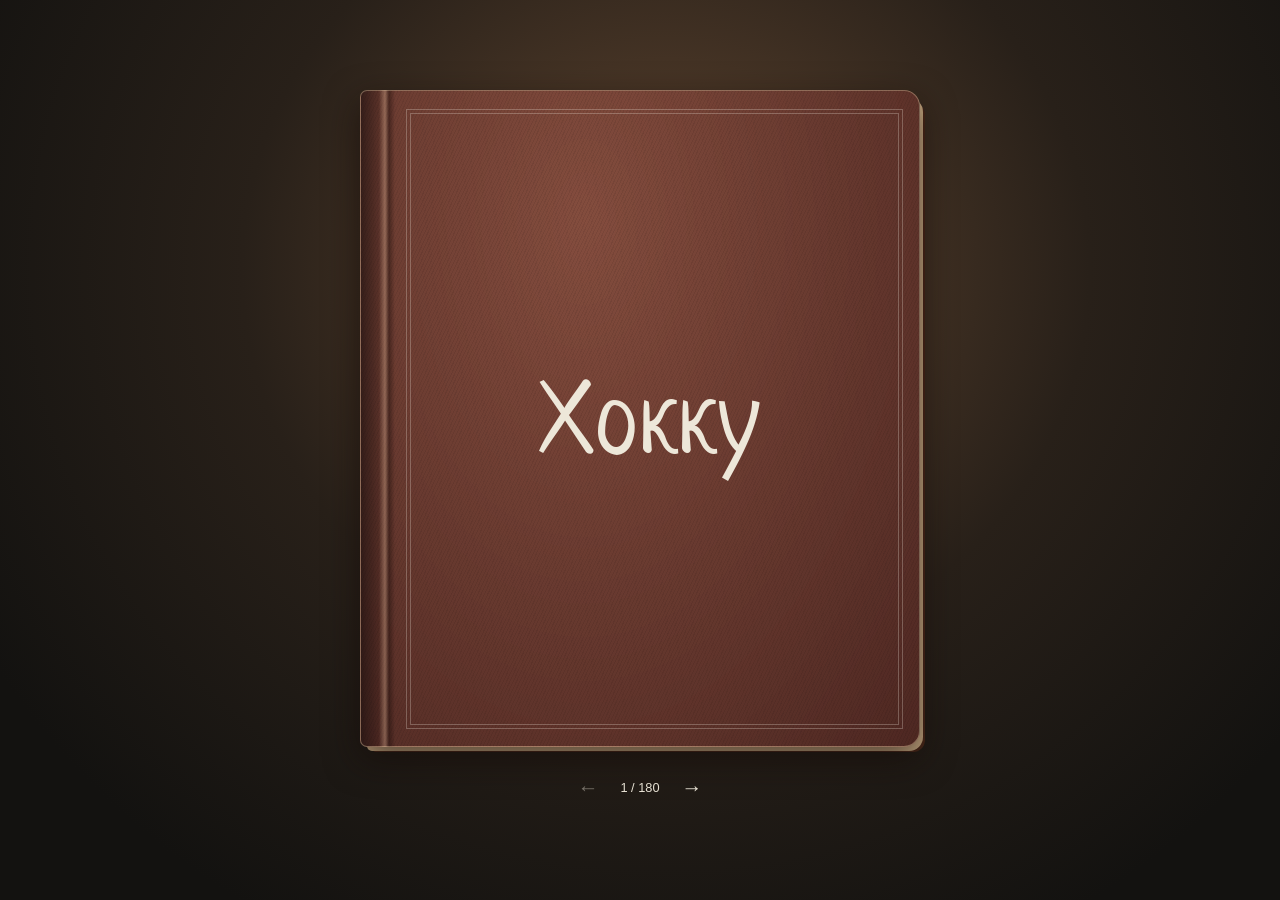
==== index.html @ 2b84081d "UI/UX fixes" ====
<!doctype html>
<html lang="ru">
<head>
  <meta charset="utf-8">
  <meta name="viewport" content="width=device-width, initial-scale=1">
  <title>Хокку</title>
  <link rel="stylesheet" href="book.css">
  <script defer src="catalog.js"></script>
  <script defer src="book.js"></script>
</head>
<body>
  <main class="reader">
    <div id="page" tabindex="-1">
      <section class="cover"><h1 hidden>Хокку</h1></section>
    </div>
    <div class="book-controls" hidden>
      <nav class="paging" aria-label="Листание">
        <button type="button" data-turn="prev" aria-label="Предыдущая страница" aria-keyshortcuts="ArrowLeft">←</button>
        <p role="status"></p>
        <button type="button" data-turn="next" aria-label="Следующая страница" aria-keyshortcuts="ArrowRight">→</button>
      </nav>
      <button type="button" class="book-start" data-turn="start" aria-keyshortcuts="ArrowUp">Оглавление <span aria-hidden="true">↑</span></button>
    </div>
    <noscript><p>Для листания книги «Хокку» включите JavaScript.</p></noscript>
  </main>

  <template id="spread-template">
    <article class="spread">
      <div class="text-page"><h1></h1></div>
      <div class="art-page"></div>
    </article>
  </template>
  <template id="placeholder-template">
    <div class="placeholder" hidden>
      <span class="seal" lang="ja" aria-hidden="true">俳</span>
      <p>Место для иллюстрации</p>
    </div>
  </template>
</body>
</html>
---- book.css ----
@font-face {
  font-family: Neucha;
  src: url('prototypes/fonts/neucha-latin-400-normal.woff2') format('woff2');
  font-display: swap;
}

@font-face {
  font-family: Neucha;
  src: url('prototypes/fonts/neucha-cyrillic-400-normal.woff2') format('woff2');
  font-display: swap;
  unicode-range: U+0400-045F, U+0490-0491, U+04B0-04B1, U+2116;
}

* {
  box-sizing: border-box;
}

:root {
  font-family: 'Instrument Sans', Arial, sans-serif;
  color-scheme: dark;
}

body {
  --book-height: clamp(410px, 73svh, 660px);
  display: grid;
  align-items: center;
  min-height: 100svh;
  margin: 0;
  padding: 1.5rem max(4vw, 1rem);
  background: radial-gradient(ellipse at 52% 30%, #614630 0%, #282019 45%, #131210 84%);
  color: #ede7d9;
}

button, a {
  font: inherit;
}

button {
  cursor: pointer;
}

button:disabled {
  cursor: default;
  opacity: .42;
}

a {
  color: inherit;
}

:focus-visible {
  outline: 2px solid currentColor;
  outline-offset: 4px;
}

h1, p, blockquote {
  margin: 0;
}

[hidden]:not(.book-controls, .placeholder) {
  display: none;
}

.reader {
  width: min(100%, 1140px);
  margin: auto;
}

.section-label {
  position: absolute;
  inset: 2rem auto auto clamp(1.5rem, 5vw, 5rem);
  color: #5d4835;
  font-size: .84rem;
  letter-spacing: .12em;
  text-transform: uppercase;
  font-weight: 400;
}

.verse {
  font-family: Neucha, 'Segoe Print', cursive;
  font-size: clamp(1.65rem, 3.2vw, 3rem);
  line-height: 1.36;
  overflow-x: auto;
}

.meta {
  margin-top: 1.25rem;
  font-size: .8rem;
  opacity: .82;
  white-space: pre-wrap;
  overflow-wrap: anywhere;
}

.placeholder {
  display: grid;
  place-content: center;
  justify-items: center;
  gap: .8rem;
  text-align: center;
  min-height: 235px;
  color: #75563e;
  border: 1px solid #a99478;
  outline: 1px solid #c4b298;
  outline-offset: 5px;
  background: radial-gradient(ellipse, #e8dcc7, #deceb1);
}

.seal {
  display: grid;
  place-content: center;
  width: 46px;
  aspect-ratio: 1;
  border: 1px solid currentColor;
  font: 1.7rem 'Yu Mincho', 'Noto Serif CJK JP', serif;
  color: #994f37;
  transform: rotate(-6deg);
}

.placeholder p {
  font-size: .73rem;
}

.placeholder[hidden] {
  visibility: hidden;
}

.paging {
  display: grid;
  grid-template-columns: 1fr auto 1fr;
  align-items: center;
  grid-column: 2;
  gap: .65rem;
}

.paging p {
  font-size: .8rem;
  font-variant-numeric: tabular-nums;
}

.cover {
  position: relative;
  isolation: isolate;
  overflow: hidden;
  display: grid;
  justify-items: center;
  align-content: center;
  text-align: center;
  width: min(100%, 560px);
  min-height: var(--book-height);
  margin: auto;
  padding: 3rem 2.6rem 3rem 3.8rem;
  border: 1px solid #eed4ae60;
  border-radius: 7px 16px 16px 7px;
  background-color: #713b32;
  background-image:
    linear-gradient(90deg, #130b0b99, #0e050531 18px, #e5c2a155 24px, #11060565 28px, transparent 34px),
    repeating-linear-gradient(115deg, #16090716 0 1px, transparent 1px 3px),
    radial-gradient(ellipse at 40% 20%, #ffc18b22, #17090865);
  box-shadow: 0 12px 34px #130a07aa, 5px 6px 0 -2px #c8aa83, 9px 9px 0 -4px #482719;
}

.cover::before, .cover::after {
  position: absolute;
  z-index: -1;
  content: '';
  border: 1px solid currentColor;
  opacity: .28;
  pointer-events: none;
}

.spread {
  display: grid;
  grid-template-columns: repeat(2, minmax(0, 1fr));
  min-height: var(--book-height);
  border-radius: 18px;
  overflow: hidden;
  background: #e8dcc7;
  color: #372c21;
  box-shadow: 0 18px 40px #110c09b0, 0 7px 0 -3px #9b7c58, 0 12px 0 -5px #70563e;
}

.text-page {
  display: grid;
  grid-template-columns: minmax(0, 1fr);
  align-content: center;
  padding: clamp(1.5rem, 5vw, 5rem);
  position: relative;
  background: linear-gradient(90deg, #d7c6aa 0, transparent 4%, transparent 94%, #b9a183 100%);
}

.verse-line {
  display: block;
  width: max-content;
  white-space: pre;
}

.art-page {
  padding: clamp(1.5rem, 4vw, 3.75rem);
  display: grid;
  background: linear-gradient(90deg, #b79f7d 0%, transparent 7%, transparent 96%, #d9c8aa 100%);
}

.art-page .illustration {
  display: block;
  width: 100%;
  height: 100%;
  min-height: 235px;
  object-fit: contain;
  contain: size;
}

.cover .illustration {
  position: absolute;
  z-index: -1;
  inset: 0;
  width: 100%;
  height: 100%;
  object-fit: cover;
  opacity: .68;
}

.cover::before {
  inset: 1.1rem 1rem 1.1rem 2.8rem;
}

.cover::after {
  inset: 1.35rem 1.25rem 1.35rem 3.05rem;
}

.cover h1 {
  font: 400 clamp(2.65rem, 8vw, 6.25rem)/1 Neucha, 'Segoe Print', cursive;
}

.spread-title {
  font-family: Neucha, 'Segoe Print', cursive;
  font-size: clamp(2.25rem, 5vw, 4.7rem);
  font-weight: 400;
}

.album-title-page {
  text-align: center;
}

.overview .art-page {
  display: block;
  padding: clamp(1.5rem, 5vw, 5rem);
  align-content: center;
}

.overview ul {
  margin: 0;
  padding: 0;
  list-style: none;
  border-top: 1px solid #a99478;
}

.overview li a {
  display: block;
  text-decoration: none;
  padding: .65rem .2rem;
  border-bottom: 1px solid #a99478;
  font-family: Neucha, 'Segoe Print', cursive;
  font-size: clamp(1.35rem, 2.6vw, 2rem);
}

.overview li a:hover,
.overview li a:focus {
  color: #994f37;
  text-decoration: underline;
}

.overview li a:focus {
  outline: none;
}

.book-controls {
  display: grid;
  grid-template-columns: minmax(0, 1fr) auto minmax(0, 1fr);
  align-items: center;
  margin-top: 1.15rem;
}

.book-controls[hidden] {
  visibility: hidden;
}

.paging button {
  min-width: 44px;
  min-height: 44px;
  padding: 0;
  border: 0;
  border-radius: 50%;
  background: transparent;
  color: inherit;
  font-size: 1.3rem;
}

.paging button:not(:disabled):hover {
  background: #ffffff15;
}

.book-start {
  justify-self: end;
  min-height: 44px;
  padding: .45rem .65rem;
  border: 0;
  background: transparent;
  color: inherit;
  font-size: .85rem;
  white-space: nowrap;
}

.book-start:hover {
  text-decoration: underline;
}

#page:focus {
  outline: none;
}

.verse:focus-visible {
  outline-offset: -2px;
}

@media (max-width: 700px) {
  .spread {
    grid-template-columns: 1fr;
  }

  .text-page {
    padding-top: 3.75rem;
    padding-bottom: 1.5rem;
    background: linear-gradient(0deg, #d7c6aa, transparent 15%);
  }

  .album-title-page {
    padding-block: 1.5rem;
  }

  .section-label {
    top: 1.5rem;
  }

  .art-page {
    padding: 1.25rem;
    background: linear-gradient(#c4ad8b, transparent 20%);
  }

  .placeholder, .art-page .illustration {
    min-height: 145px;
  }

  .overview .text-page {
    padding: 2rem 1.5rem;
  }

  .overview .art-page {
    padding: .75rem 1.5rem 1rem;
  }

  .overview li a {
    padding-block: .35rem;
  }
}

@media (max-width: 420px) {
  .paging {
    gap: .25rem;
  }

  .book-start {
    padding-inline: .2rem;
    font-size: .78rem;
  }
}

@media (max-width: 350px) {
  .book-start {
    grid-column: 1 / -1;
    justify-self: center;
  }
}
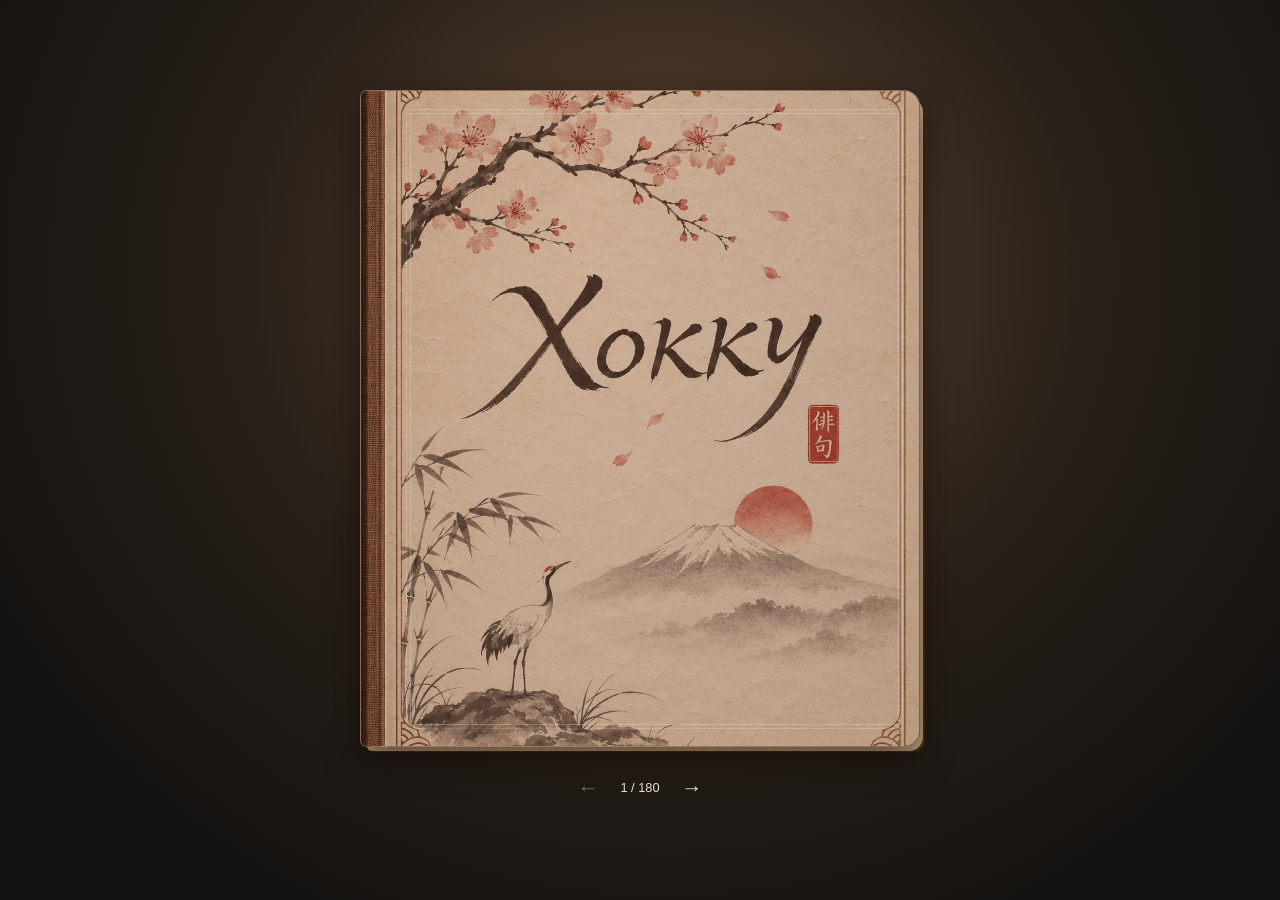
==== commit 83f33a09: "added images for hokku 1-5" ====
--- a/index.html
+++ b/index.html
@@ -4,6 +4,7 @@
   <meta charset="utf-8">
   <meta name="viewport" content="width=device-width, initial-scale=1">
   <title>Хокку</title>
+  <link rel="icon" type="image/png" sizes="64x64" href="favicon.png">
   <link rel="stylesheet" href="book.css">
   <script defer src="catalog.js"></script>
   <script defer src="book.js"></script>
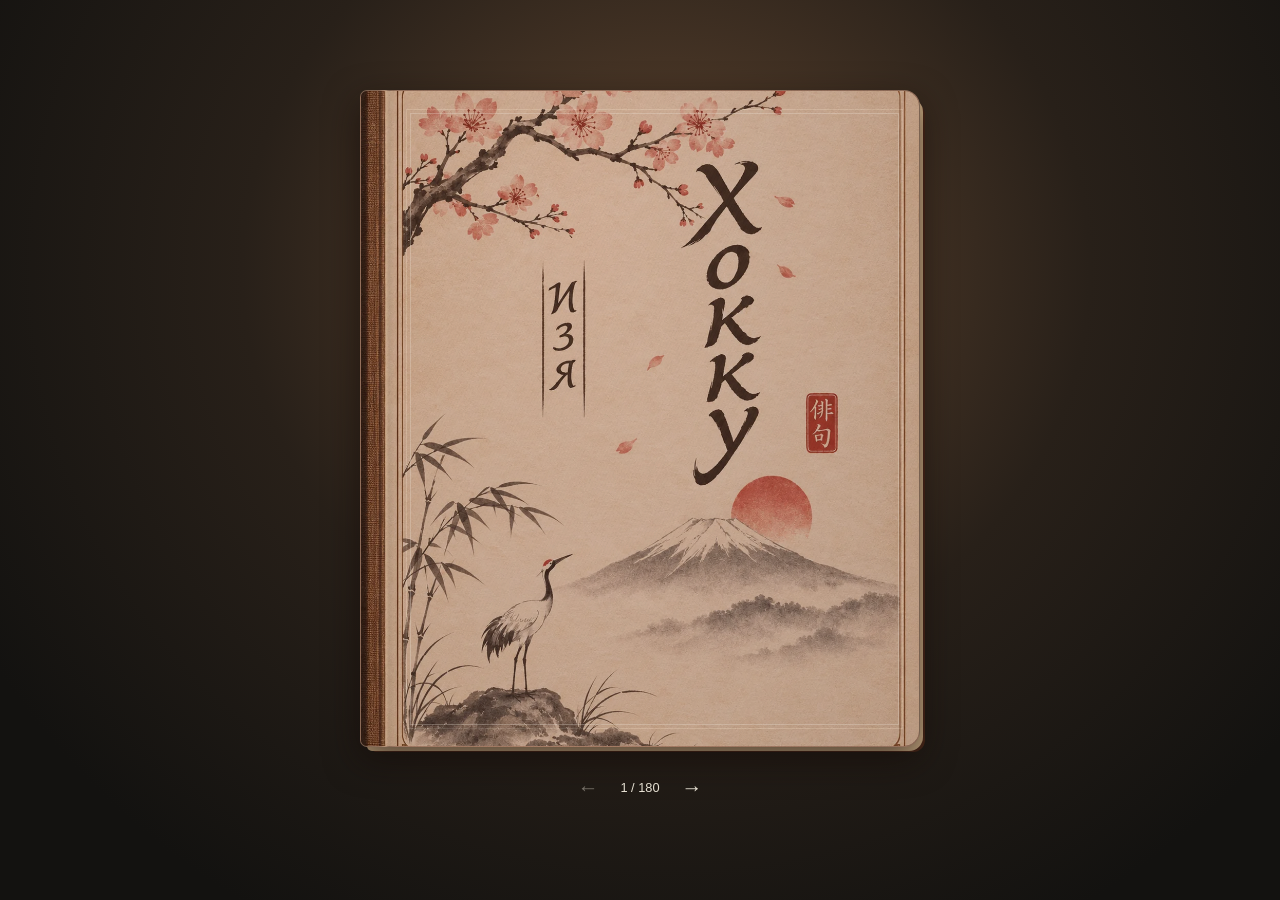
==== commit 8bb92e59: "open the table of contents when tapping the album title on mobile" ====
--- a/index.html
+++ b/index.html
@@ -11,6 +11,11 @@
 </head>
 <body>
   <main class="reader">
+    <header class="mobile-header" hidden>
+      <a class="mobile-brand" href="#cover">Хокку</a>
+      <h1 class="mobile-heading"><a></a></h1>
+      <button type="button" data-turn="start">Оглавление</button>
+    </header>
     <div id="page" tabindex="-1">
       <section class="cover"><h1 hidden>Хокку</h1></section>
     </div>
--- a/book.css
+++ b/book.css
@@ -263,8 +263,8 @@
   font-size: clamp(1.35rem, 2.6vw, 2rem);
 }
 
-.overview li a:hover,
-.overview li a:focus {
+.contents-pointer-active .overview li a:hover,
+#page:not(.contents-pointer-active) .overview li a:focus {
   color: #994f37;
   text-decoration: underline;
 }
@@ -322,61 +322,231 @@
   outline-offset: -2px;
 }
 
-@media (max-width: 700px) {
+.mobile-header, .contents-art {
+  display: none;
+}
+
+@media (max-width: 700px), (max-width: 1024px) and (max-height: 600px) and (orientation: landscape) and (pointer: coarse) {
+  #page {
+    --tap-to-turn: enabled;
+  }
+
+  body {
+    --book-height: clamp(300px, calc(100svh - 118px), 660px);
+    padding: .5rem max(3vw, .65rem);
+  }
+
+  .mobile-header {
+    display: grid;
+    grid-template-columns: minmax(0, 1fr) auto minmax(0, 1fr);
+    gap: .3rem;
+    align-items: center;
+    min-height: 48px;
+    padding-inline: .25rem;
+  }
+
+  .mobile-brand, .mobile-heading {
+    font: 400 1.35rem/1.1 Neucha, 'Segoe Print', cursive;
+  }
+
+  .mobile-brand {
+    display: flex;
+    align-items: center;
+    justify-self: start;
+    min-width: 44px;
+    min-height: 44px;
+    text-decoration: none;
+  }
+
+  .mobile-heading {
+    text-align: center;
+  }
+
+  .mobile-heading a[href] {
+    display: grid;
+    place-items: center;
+    min-height: 44px;
+    text-decoration: none;
+  }
+
+  .mobile-header button {
+    justify-self: end;
+    min-height: 44px;
+    padding-inline: .2rem;
+    border: 0;
+    background: transparent;
+    color: inherit;
+    font-size: .75rem;
+  }
+
   .spread {
-    grid-template-columns: 1fr;
-  }
-
-  .text-page {
-    padding-top: 3.75rem;
-    padding-bottom: 1.5rem;
-    background: linear-gradient(0deg, #d7c6aa, transparent 15%);
-  }
-
-  .album-title-page {
-    padding-block: 1.5rem;
-  }
-
-  .section-label {
-    top: 1.5rem;
-  }
-
-  .art-page {
-    padding: 1.25rem;
-    background: linear-gradient(#c4ad8b, transparent 20%);
-  }
-
-  .placeholder, .art-page .illustration {
-    min-height: 145px;
-  }
-
-  .overview .text-page {
-    padding: 2rem 1.5rem;
-  }
-
-  .overview .art-page {
-    padding: .75rem 1.5rem 1rem;
+    --postcard-background: #241b16;
+    --postcard-shade: linear-gradient(transparent 28%, #241b1666 52%, #241b16f5 85%, #241b16);
+    position: relative;
+    isolation: isolate;
+    grid-template-columns: minmax(0, 1fr);
+    align-items: end;
+    color: #f4ead7;
+    background: var(--postcard-background);
+  }
+
+  .spread::after {
+    position: absolute;
+    inset: 0;
+    z-index: -1;
+    background: var(--postcard-shade);
+    content: '';
+    pointer-events: none;
+  }
+
+  .spread:not(.overview) > .art-page, .contents-art {
+    position: absolute;
+    inset: 0;
+    z-index: -2;
+    display: grid;
+    padding: 0;
+    background: none;
+  }
+
+  .spread .illustration {
+    width: 100%;
+    height: 100%;
+    min-height: 0;
+    object-fit: cover;
+  }
+
+  .spread .placeholder {
+    min-height: 0;
+    align-content: start;
+    padding: 2rem 1rem;
+  }
+
+  .spread .text-page, .overview .art-page {
+    padding: 1.5rem clamp(1rem, 5vw, 2rem);
+    background: none;
+  }
+
+  .spread .section-label, .overview .text-page, .book-start {
+    display: none;
+  }
+
+  .album-title-page .spread-title {
+    font-size: clamp(1.65rem, 5vw, 3.25rem);
+  }
+
+  .verse {
+    font-size: clamp(1.55rem, 6vw, 2.25rem);
+    line-height: 1.22;
+  }
+
+  @media (orientation: portrait) {
+    .verse {
+      font-size: clamp(2rem, 8.5vw, 2.75rem);
+    }
+
+    .spread:has(.album-title-page) {
+      --postcard-shade: linear-gradient(transparent 18%, #241b1699 48%, #241b16b3 60%, #241b16);
+    }
+
+    .album-title-page {
+      align-self: center;
+    }
+
+    .album-title-page .spread-title {
+      font-size: clamp(2.5rem, 11vw, 3.75rem);
+      text-shadow: 0 2px 8px #241b16;
+    }
+  }
+
+  .meta {
+    margin-top: .65rem;
+  }
+
+  .overview {
+    --postcard-shade: linear-gradient(transparent 5%, #241b16dd 42%, #241b16);
+  }
+
+  .contents-art .illustration {
+    object-position: center 28%;
+  }
+
+  .overview ul, .overview li a {
+    border-color: #e6d3bb55;
   }
 
   .overview li a {
-    padding-block: .35rem;
-  }
-}
-
-@media (max-width: 420px) {
-  .paging {
-    gap: .25rem;
-  }
-
-  .book-start {
-    padding-inline: .2rem;
-    font-size: .78rem;
-  }
-}
-
-@media (max-width: 350px) {
-  .book-start {
-    grid-column: 1 / -1;
-    justify-self: center;
-  }
-}
+    display: flex;
+    align-items: center;
+    min-height: 44px;
+    padding-block: .25rem;
+    font-size: 1.35rem;
+  }
+
+  .contents-pointer-active .overview li a:hover,
+  #page:not(.contents-pointer-active) .overview li a:focus {
+    color: #ffe1ae;
+  }
+
+  .book-controls {
+    margin-top: .5rem;
+  }
+
+  @media (orientation: landscape) {
+    body {
+      --book-height: clamp(172px, calc(100svh - 112px), 490px);
+    }
+
+    .cover {
+      width: min(100%, calc(var(--book-height) * .75));
+      padding: 1rem;
+    }
+
+    .cover .illustration {
+      object-fit: contain;
+    }
+
+    .cover::before, .cover::after {
+      display: none;
+    }
+
+    .spread {
+      --postcard-art-width: 53%;
+      --postcard-shade: linear-gradient(270deg, transparent 20%, #241b16a6 43%, #241b16 53%);
+      align-items: center;
+    }
+
+    .spread:not(.overview) > .art-page, .contents-art {
+      left: auto;
+      width: var(--postcard-art-width);
+    }
+
+    .spread .text-page {
+      margin-right: 48%;
+      padding-block: .65rem;
+      padding-right: 0;
+    }
+
+    .overview .art-page {
+      margin-right: var(--postcard-art-width);
+      padding: .65rem 1rem;
+    }
+
+    .spread .album-title-page {
+      padding-inline: 1rem;
+    }
+
+    .verse {
+      font-size: clamp(1.15rem, 3.5vw, 2.25rem);
+    }
+
+    .overview ul {
+      display: grid;
+      grid-template-columns: repeat(2, minmax(0, 1fr));
+      column-gap: .5rem;
+    }
+
+    .overview li a {
+      font-size: clamp(1rem, 3vw, 1.35rem);
+    }
+  }
+}
